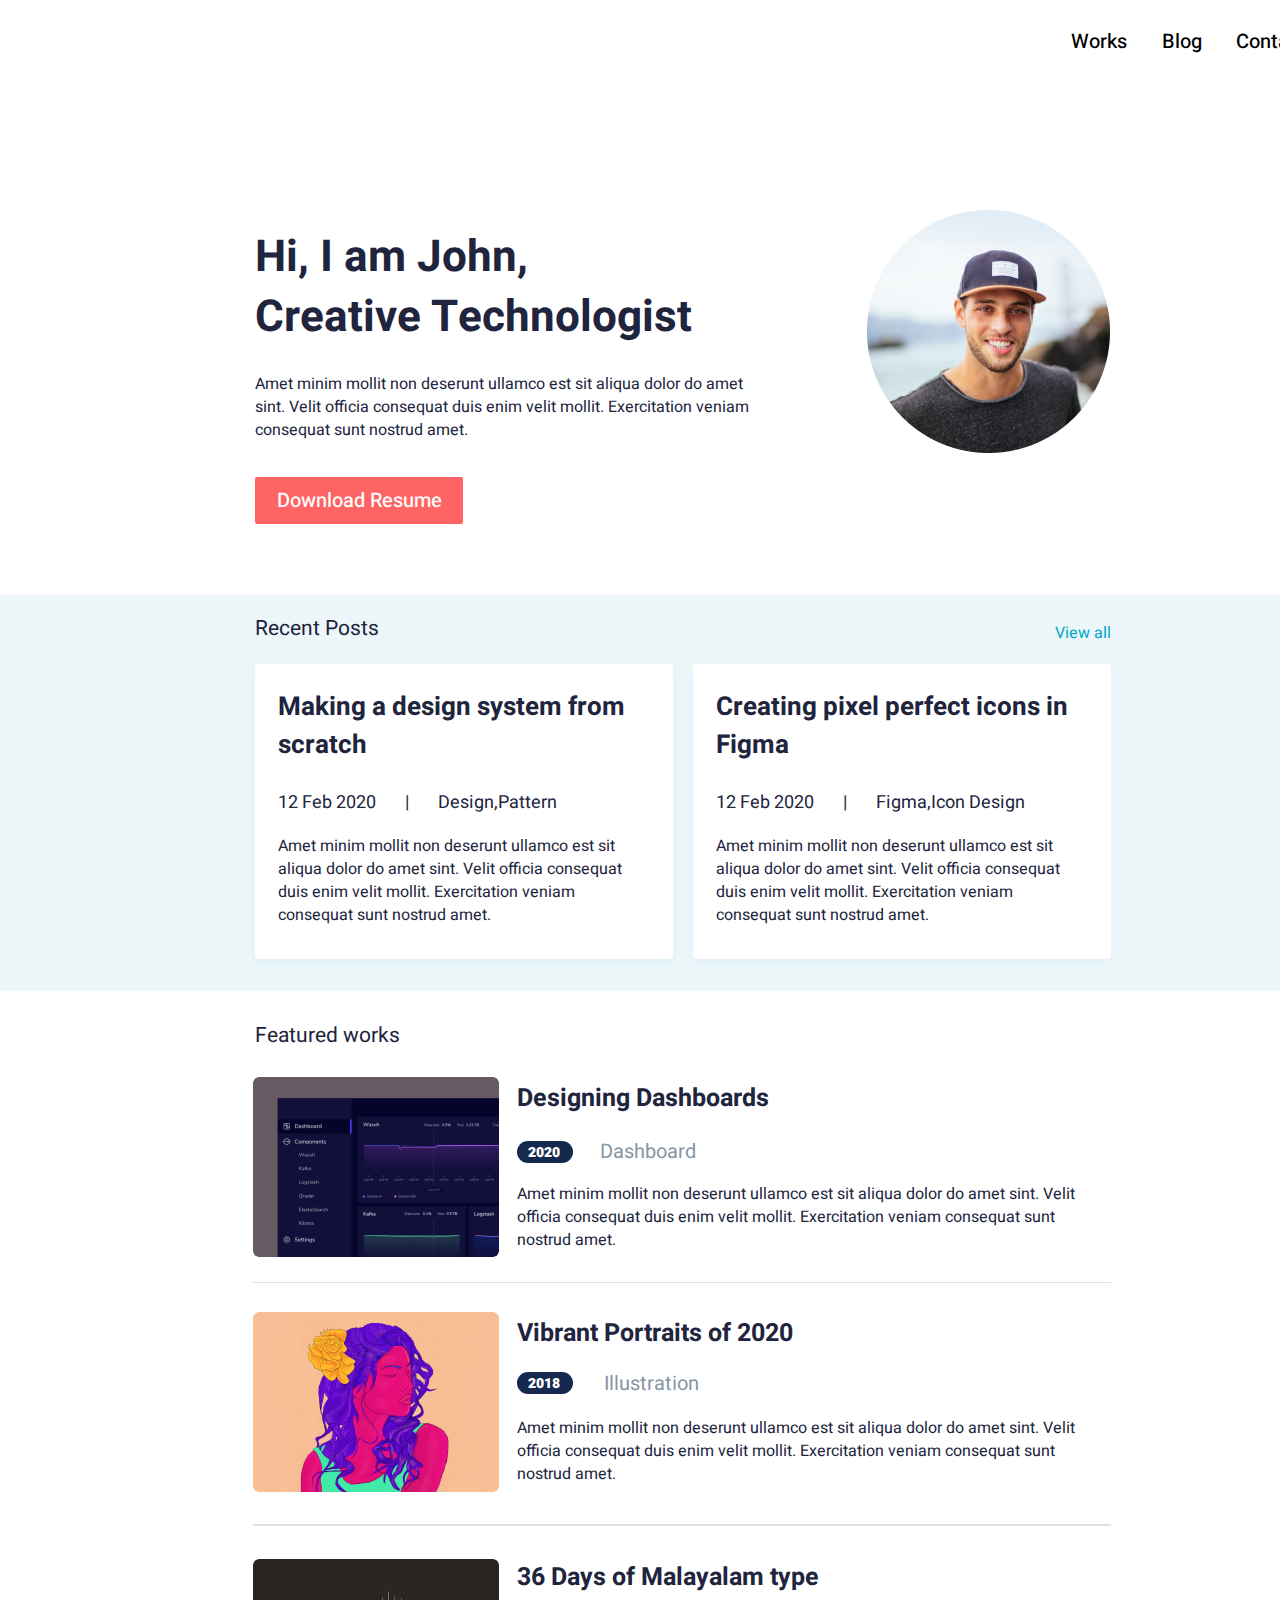
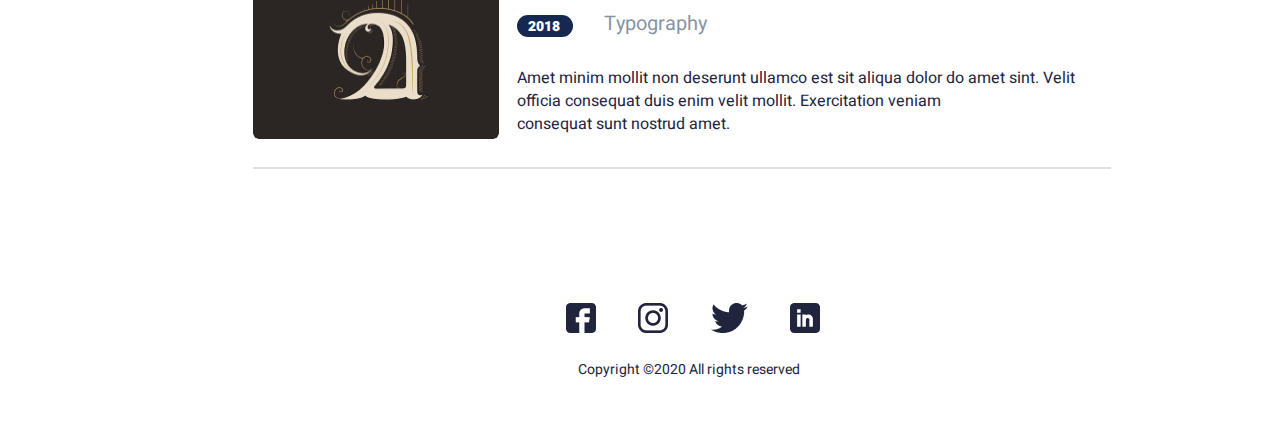
==== index.html @ 85ff473a "project commit" ====
<!DOCTYPE html>
<html lang="en">
<head>
    <meta charset="UTF-8">
    <meta name="viewport" content="width=device-width, initial-scale=1.0">
    <title>Document</title>
    <link rel="stylesheet" href="styleindex.css">
    <link href="https://fonts.googleapis.com/css2?family=Heebo:wght@400;503&display=swap" rel="stylesheet">
</head>
<body>
    <header>
        <nav class="menu">
            
            <a id="works">Works</a>
            <a id="blog">Blog</a>
            <a id="contact">Contact</a>
            
        </nav>

        <img src="/imgs/menu.png"  id="menu-icon">

    </header>

   
        <div class="image"><img src="/imgs/Ellipse 1.png" ></div>
        <div class="john">Hi, I am John,<br>Creative Technologist</div>  
        <div class="main">Amet minim mollit non deserunt ullamco est sit aliqua dolor do amet sint.
             Velit officia consequat duis enim velit mollit. 
             Exercitation veniam <br>consequat sunt nostrud amet.</div>  
        <button class="btn"><span>Download Resume</span></button>

                    <!--part2-->


        <div class="blue-container">
            <div class="recent">Recent Posts</div>
            <div class="view">View all</div>

            <div class="flex-cards">
                <div class="card1">
                    <div class="card11">Making a design system from scratch</div>
                    <div class="card12">
                        <span>12 Feb 2020</span>
                        <span id="middle">|</span>
                        <span>Design,Pattern</span>

                    </div>
                    <div class="card13">Amet minim mollit non deserunt ullamco est sit<br> aliqua dolor do amet sint.
                        Velit officia consequat<br> duis enim velit mollit. 
                        Exercitation veniam <br>consequat sunt nostrud amet.</div>

                </div>
                <div class="card2">
                    <div class="card11">Creating pixel perfect icons in Figma</div>
                    <div class="card12">
                        <span>12 Feb 2020</span>
                        <span id="middle">|</span>
                        <span>Figma,Icon Design</span>
                        

                    </div>

                    <div class="card13">Amet minim mollit non deserunt ullamco est sit<br> aliqua dolor do amet sint.
                        Velit officia consequat<br> duis enim velit mollit. 
                        Exercitation veniam <br>consequat sunt nostrud amet.</div>
                </div>
            </div>

                    
        </div>

        <!--part 3-->
        <p class="f">Featured works</p>
        <div class="works">
            <div class="work-component">
                <img src="/imgs/Rectangle 30.png" alt="">
                <div class="maind">Designing Dashboards</div>
                <div class="year"><span>2020</span></div>
                <div class="hidden">Dashboard</div>
                <div class="paragraph"><p>Amet minim mollit non deserunt ullamco est sit aliqua dolor do amet sint.
                    Velit<br> officia consequat duis enim velit mollit. 
                    Exercitation veniam consequat sunt<br> nostrud amet.</p></div>
                
            </div>
            <div class="border2">
            </div>

            <div class="work-component2">
                <img src="/imgs/Rectangle 32.png" alt="">
                <div class="maind2">Vibrant Portraits of 2020</div>
                <div class="year2"><span>2018</span></div>
                <div class="hidden2">Illustration</div>
                <div class="paragraph2"><p>Amet minim mollit non deserunt ullamco est sit aliqua dolor do amet sint.
                    Velit<br> officia consequat duis enim velit mollit. 
                    Exercitation veniam consequat sunt<br> nostrud amet.</p></div>
                
            </div>

            <div class="border">
            </div>

            <div class="work-component3">
                <img src="/imgs/Rectangle 34.png" alt="">
                <div class="maind3">36 Days of Malayalam type</div>
                <div class="year3"><span>2018</span></div>
                <div class="hidden3">Typography</div>
                <div class="paragraph3"><p>Amet minim mollit non deserunt ullamco est sit aliqua dolor do amet sint.
                    Velit<br> officia consequat duis enim velit mollit. 
                    Exercitation veniam <br>consequat sunt nostrud amet.</p></div>
                
            </div>

            <div class="border3">
            </div>

        </div>

        <!--part 4-->
        <section class="social">
                <div class="flex-social">
                    <img src="/imgs/fb.png" alt="">
                   <img src="/imgs/insta.png" alt="">
                   <img src="/imgs/Vector.png" alt="">
                   <img src="/imgs/Linkedin.png" alt="">


                </div>

                <p>Copyright ©2020 All rights reserved </p>
        </section>

</body>
</html>
---- styleindex.css ----
*{
    padding: 0;
    margin: 0;
    text-decoration: none;
    list-style: none;
    box-sizing: border-box;
}



.menu{
   width: 100%;
   
}

#menu-icon{
   display: none;
}

body{
    height: 1261px;
}
/*.menu ul  {
   float: right;
   margin-right: 60px;
   margin-top: 27px;
}

.menu ul li  {
    display: inline-block;
 }*/

 #works{
    font-family: 'Heebo', sans-serif;;
    font-size: 20px;
    font-style: normal;
    font-weight: 500;
    line-height: 29px;
    letter-spacing: 0px;
    text-align: right;
    position: absolute;
    width: 57px;
    height: 43px;
    left: 1070px;
    top: 27px;
    
 }

 #blog{
    position: absolute;
    width: 106px;
    height: 43px;
    left: 1096px;
    top: 27px;
    
    font-family: 'Heebo', sans-serif;;
    font-style: normal;
    font-weight: 500;
    
    font-size: 20px;
    line-height: 29px;
    text-align: right;
 }

 #contact{
    position: absolute;
    width: 71px;
    height: 43px;
    left: 1235px;
    top: 27px;
    
    font-family: 'Heebo', sans-serif;;
    font-style: normal;
    font-weight: 500;
    font-size: 20px;
    line-height: 29px;
    text-align: right;
 }

 /*.flex_container{
     position: absolute;
    display: flex;
    flex-direction: row-reverse;
    width: 855px;
    top: 210px;
    left: 255px;
   }*/

.image{
     position: absolute;
    width: 243px;
    height: 243px;
    left: 867px;
    top: 210px;
 }


 .john{
    position: absolute;
    width: 506px;
    height: 105px;
    left: 255px;
    top: 228px;
    color: rgb(33,36,61,1);
    font-family: 'Heebo', sans-serif;;
    font-style: normal;
    font-weight: bold;
    font-size: 44px;
    line-height: 60px;
 }

 .main{
    position: absolute;
    width: 497px;
    height: 66px;
    left: 255px;
    top: 373px;
    
    font-family: 'Heebo', sans-serif;;
    font-style: normal;
    font-weight: normal;
    font-size: 16px;
    line-height: 23px;
    color: #21243D;
    
 }

 .btn{
    position: absolute;
    width: 208px;
    height: 47px;
    left: 255px;
    top: 477px;
    
    /* Primary */
    
    background: #FF6464;
    color: #FFFFFF;

    border: none;
    border-radius: 2px;
    font-family: 'Heebo', sans-serif;;
    font-style: normal;
    font-weight: 500;
    font-size: 20px;
 }
 
 .blue-container{
   position: absolute;
   width: 100%;
   height: 396px;
   left: 0px;
   top: 595px;
   
   background: #EDF7FA;
   z-index: -1;
 }

 .recent{
   
   position: absolute;
   width: 129px;
   height: 60px;
   left: 255px;
   top: 7px;
   
   font-family: 'Heebo', sans-serif;;
   font-style: normal;
   font-weight: normal;
   font-size: 21px;
   padding-top: 11px;
 /* Dark Color */
   
   color: #21243D;
 }

 /*line-height: 60px;
   
   
   display: flex;
   align-items: flex-end;*/
   
   .view{
         position: absolute;
         width: 208px;
         height: 20px;
         left: 903px;
         top: 27px;

         font-family: 'Heebo', sans-serif;;
         font-style: normal;
         font-weight: normal;
         font-size: 16px;
         line-height: 23px;
         text-align: right;

         /* Secondry */

         color: #00A8CC;
   }


   .flex-cards{
      display: flex;
      position: absolute;
      top: 69px;
      left: 255px;
      width: 856px;
      height: 295px;
      z-index: 50;
   }

   .card1{
      position: relative;
      margin-right: 0;
      width: 418px;
      height: 295px;
      background: #FFFFFF;
      box-shadow: 0px 4px 10px rgba(187, 225, 250, 0.25);
      border-radius: 4px;
   }

   .card2{
      position: relative;
      width: 418px;
      height: 295px;
      left: 20px;      
      box-shadow: 0px 4px 10px rgba(187, 225, 250, 0.25);
      background: #FFFFFF;
      border-radius: 4px;
   }

   .card11{
      position: relative;
      width: 374px;
      height: 85px;
      left: 23px;
      top: 24px;

      font-family: 'Heebo', sans-serif;;
      font-style: normal;
      font-weight: bold;
      font-size: 26px;
      line-height: 38px;

      /* Dark Color */

      color: #21243D;
   }

   .card12{
      position:absolute;
      width: 374px;
      height: 34px;
      left: 23px;
      top: 126px;

      font-family: 'Heebo', sans-serif;;
      font-style: normal;
      font-weight: normal;
      font-size: 18px;
      line-height: 26px;

      /* Dark Color */

      color: #21243D;
   }

   #middle{
      margin-right: 25px;
      margin-left: 25px;

   }

   .card13{
      position: absolute;
      width: 368px;
      height: 117px;
      left: 23px;
      top: 171px;

      font-family: 'Heebo', sans-serif;;
      font-style: normal;
      font-weight: normal;
      font-size: 16px;
      line-height: 23px;

      /* Dark Color */

      color: #21243D;
   }

   .f{
      position: absolute;
      width: 152px;
      height: 60px;
      left: 255px;
      top: 1006px;

      font-family: 'Heebo', sans-serif;;
      font-style: normal;
      font-weight: normal;
      font-size: 21px;
      line-height: 60px;
      /* identical to box height, or 273% */


      /* Dark Color */

      color: #21243D;
   }

   .works{
      position: relative;
      width: 858px;
     /* background-color: rgb(151, 156, 146);*/
      height:400px;
      top: 1077px;
      left: 253px;

   }

   .work-component{
      height: 206px;
      width: 858px;
      border-bottom:  1px solid #E0E0E0;
      
   }

   .work-component img{
      position: absolute;
      width: 246px;
      height: 180px;
      border-radius: 6px;
   }

   .maind{
      position: absolute;
      width: 305px;
      height: 44px;
      left: 264px;
      top: 0px;

      font-family: 'Heebo', sans-serif;;
      font-style: normal;
      font-weight: bold;
      font-size: 25px;
      line-height: 44px;


      

      color: #21243D;
   }

   .year{
      position: relative;
      width: 56px;
      height: 22px;
      left: 264px;
      top: 64px;

      background: #142850;
      border-radius: 16px;
   }

   .year span {
      position: absolute;
      width: 42px;
      height: 60px;
      top: -18px;
      left: 11px;

      font-family: 'Heebo', sans-serif;;
      font-style: normal;
      font-weight: 900;
      font-size: 14px;
      line-height: 60px;
      /* identical to box height, or 333% */


      color: #FFFFFF;

   }

   .hidden{
      position: absolute;
      width: 374px;
      height: 34px;
      left: 347px;
      top: 60px;

      font-family: 'Heebo', sans-serif;;
      font-style: normal;
      font-weight: normal;
      font-size: 20px;
      line-height: 29px;

      /* Light */

      color: #8695A4;
   }

   .paragraph{
      position: absolute;
      width: 594px;
      height: 93px;
      left: 264px;
      top: 106px;

      font-family: 'Heebo', sans-serif;;
      font-style: normal;
      font-weight: normal;
      font-size: 16px;
      line-height: 23px;

      /* Dark Color */

      color: #21243D;
   }
  

   /*work component number 2*/

   .maind2{
      position: absolute;
      width: 305px;
      height: 44px;
      left: 264px;
      top: 235px;

      font-family: 'Heebo', sans-serif;;
      font-style: normal;
      font-weight: bold;
      font-size: 25px;
      line-height: 44px;


      

      color: #21243D;
   }

   .year2{
      position: relative;
      width: 56px;
      height: 22px;
      left: 264px;
      top: -95px;

      background: #142850;
      border-radius: 16px;
   }

   .year2 span {
      position: relative;
      width: 42px;
      height: 60px;
      top: -18px;
      left: 11px;

      font-family: 'Heebo', sans-serif;;
      font-style: normal;
      font-weight: 900;
      font-size: 14px;
      line-height: 60px;
      /* identical to box height, or 333% */


      color: #FFFFFF;

   }

   .hidden2{
      position: absolute;
      width: 374px;
      height: 34px;
      left: 351px;
      top: 292px;

      font-family: 'Heebo', sans-serif;;
      font-style: normal;
      font-weight: normal;
      font-size: 20px;
      line-height: 29px;

      /* Light */

      color: #8695A4;
   }

   .paragraph2{
      position: absolute;
      width: 594px;
      height: 93px;
      left: 264px;
      top: 340px;
      font-family: 'Heebo', sans-serif;;
      font-style: normal;
      font-weight: normal;
      font-size: 16px;
      line-height: 23px;

      /* Dark Color */

      color: #21243D;
   }
  
   .work-component2 img{
      position: relative;
      top: 29px;
      width: 246px;
      height: 180px;
      border-radius: 6px;
   }

   .work-component2{
      height: 206px;
      width: 858px;
      /*border-bottom:  1px solid #E0E0E0;*/
   }

   .border{
      position: relative;
      top: 35px;
      width: 858px;
      border: 1px solid #E0E0E0;
   }

   /*work component number 3*/

   .maind3{
      position: absolute;
      width: 305px;
      height: 44px;
      left: 264px;
      top: 479px;

      font-family: 'Heebo', sans-serif;;
      font-style: normal;
      font-weight: bold;
      font-size: 25px;
      line-height: 44px;


      

      color: #21243D;
   }

   .year3{
      position: relative;
      width: 56px;
      height: 22px;
      left: 264px;
      top: -60px;

      background: #142850;
      border-radius: 16px;
   }

   .year3 span {
      position: relative;
      width: 42px;
      height: 60px;
      top: -18px;
      left: 11px;

      font-family: 'Heebo', sans-serif;;
      font-style: normal;
      font-weight: 900;
      font-size: 14px;
      line-height: 60px;
      /* identical to box height, or 333% */


      color: #FFFFFF;

   }

   .hidden3{
      position: absolute;
      width: 374px;
      height: 34px;
      left: 351px;
      top: 532px;

      font-family: 'Heebo', sans-serif;;
      font-style: normal;
      font-weight: normal;
      font-size: 20px;
      line-height: 29px;

      /* Light */

      color: #8695A4;
   }

   .paragraph3{
      position: absolute;
      width: 594px;
      height: 93px;
      left: 264px;
      top: 590px;
      font-family: 'Heebo', sans-serif;;
      font-style: normal;
      font-weight: normal;
      font-size: 16px;
      line-height: 23px;

      /* Dark Color */

      color: #21243D;
   }
  
   .work-component3 img{
      position: relative;
      top: 68px;
      width: 246px;
      height: 180px;
      border-radius: 6px;
   }

   .work-component3{
      height: 206px;
      width: 858px;
      /*border-bottom:  1px solid #E0E0E0;*/
   }

   .border3{
      position: relative;
      top: 70px;
      width: 858px;
      border: 1px solid #E0E0E0;
   }

   /*social part*/
   .social{
      position: relative;
      height: 182px;
     /* width: 1152px;*/
     width: 800px;
      background: #FFFFFF;
      left: 0px;
      top: 1452px;
      border-radius: 0px;

   }

   .flex-social{
      position: relative;
      left: 566px;
      top: 51px;
      display: flex;
      gap: 42.27px;

}

.social p {
position: absolute;
height: 21px;
left: 578px;
top: 107px;

font-family: 'Heebo', sans-serif;;
font-style: normal;
font-weight: normal;
font-size: 14px;
line-height: 21px;
/* identical to box height */

text-align: center;

/* Dark */

color: #21243D;
}

/*media query*/

@media only screen and (max-width: 375px) {

   body{
      height: 2470px;
   }
   #menu-icon{
      position: relative;
      display:initial;
      width: 40px;
      height: 40px;
      left: 320px;
      top: 15px;
   }

   .menu{
      display: none;

   }

   .image{
     width: 170px;
     height:170px;
     left: 70px;
     top: 110px;
  }
  .john{
   width: 312px;
   height: 120px;
   left: 75px;
   top: 400px;
   font-size: 40px;
   line-height: 50px;
}

.main{
   width: 328px;
   height: 96px;
   left: 20px;
   top: 580px;
 
   
}

.btn{
 
   left: 87px;
   top: 740px;
 
}

.blue-container{
   position: absolute;
   width: 375px;
   height: 740px;
   left: 0px;
   top: 860px;
 
 }

 .view{
    display: none;
 }

 .recent{
   
  
   left:130px;
  
 }

 .flex-cards{
   display: flex;
   position: absolute;
   flex-wrap: wrap;
   top: 69px;
   gap: 23px;
   left: 20px;
   width:354px;
   height: 400px;
   z-index: 50;
}

.card1{
   position: relative;
   margin-right: 0;
   width: 354px;
   height: 300px;
   background: #FFFFFF;
   box-shadow: 0px 4px 10px rgba(187, 225, 250, 0.25);
   border-radius: 4px;
   left: -10px;
}

.card11{
   position: relative;
   width: 327px;
   height: 60px;
   left: 23px;
   top: 24px;
   font-size: 22px;
   line-height: 30px;

}

.card12{
   position:absolute;
   width: 374px;
   height: 34px;
   left: 23px;
   top: 100px;

   font-family: 'Heebo', sans-serif;;
   font-style: normal;
   font-weight: normal;
   font-size: 16px;
   line-height: 26px;

   /* Dark Color */

   color: #21243D;
}



.card13{
   position: absolute;
   width: 314px;
   height: 117px;
   left: 23px;
   top: 150px;

   font-family: 'Heebo', sans-serif;;
   font-style: normal;
   font-weight: normal;
   font-size: 16px;
   line-height: 23px;

   /* Dark Color */

   color: #21243D;
}


/*card2*/
.card2{
   position: relative;
   margin-right: 0;
   width: 354px;
   height: 300px;
   background: #FFFFFF;
   box-shadow: 0px 4px 10px rgba(187, 225, 250, 0.25);
   border-radius: 4px;
   left: -10px;
}

.social{
  
   top: 1920px;
  width: 339px;

}

.flex-social{
   
   left: 65px;

}

.social p {
   
   left: 80px;
  
   }

   .work-component2{
      display: none;
   }

   .work-component3{
      display: none;
   }

   .border3{
      display: none;
   }
   .border{
      display: none;
   }

   .f{
      position: absolute;
      width: 124px;
      height: 60px;
      left: 125px;
      top: 1610px;

      font-size: 18px;
     
   }

   /*comp1*/
   .works{
      width: 344px;
      height:306px;
      top: 170px;
      left: 0px;
  
   }

   
  
  

   .work-component{
      position: relative;
      height: 306px;
      width: 344px;
      top: 1460px;
      border-bottom: none;
      
      
   }

   .border2{
      
         position: relative;
         top: 1640px;
         width: 339px;
         left: 20px;
         border: 1px solid #E0E0E0;
      
   }
   
  
   
  
   .work-component img{
     left: 18px;
      width: 339px;
      height: 230px;
     
   }
   
  
   .maind{
      width: 300px;
      height: 30px;
      left: 18px;
      top: 246px;
      font-size: 24px;
   }
  
   .year{
      width: 56px;
      height: 22px;
      left: 15px;
      top: 300px;
  
   }
  
   
  
   .hidden{
     
      left: 100px;
      top:297px;
  
    
   }
  
   .paragraph{
      
      width: 344px;
      height: 96px;
      left: 18px;
      top: 350px;
  
   }
}
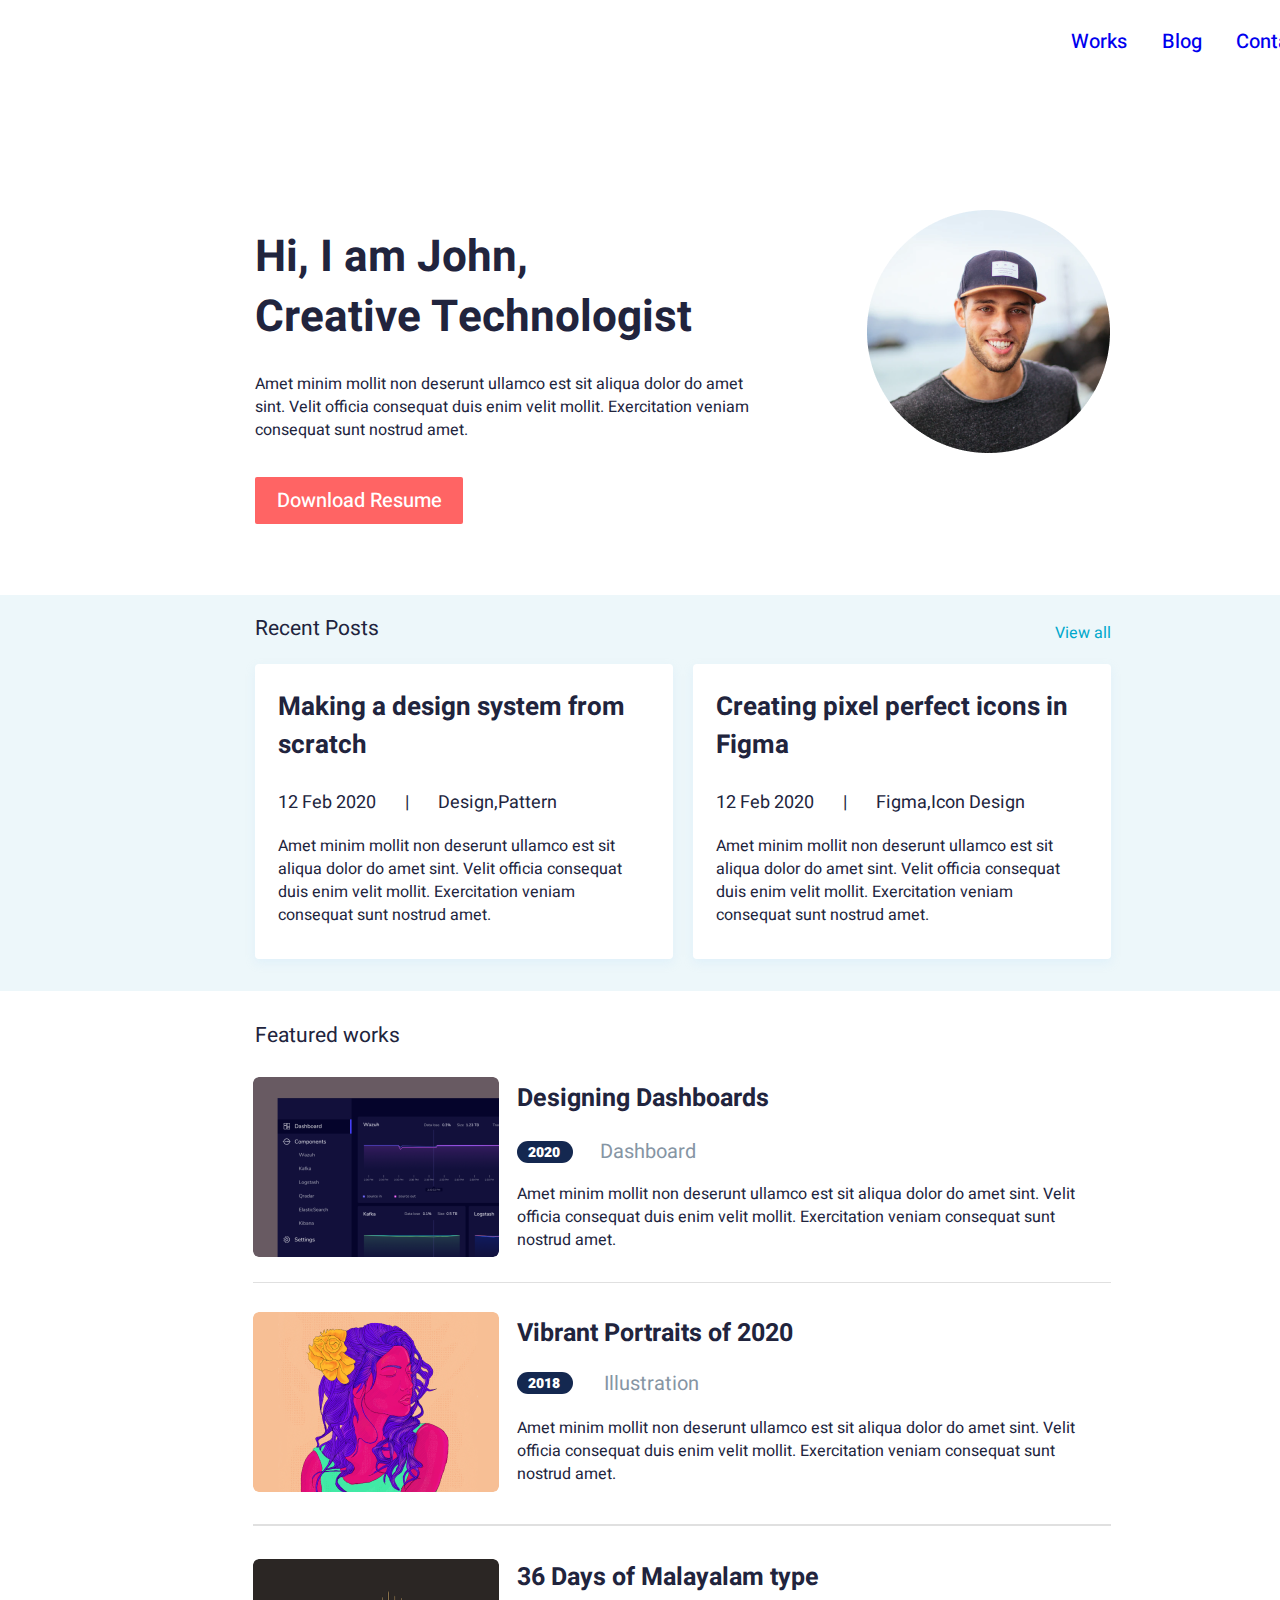
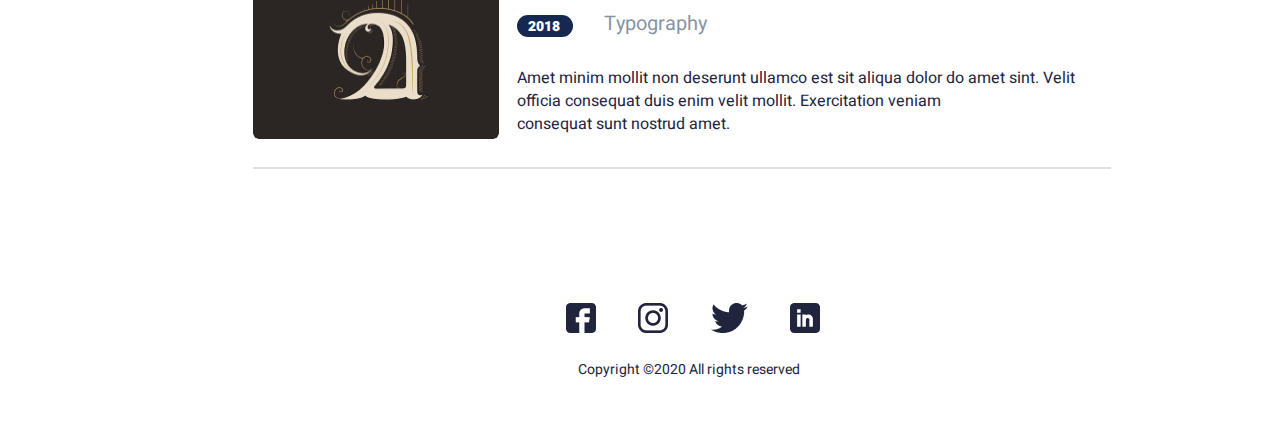
==== commit 2ecc9d0a: "second commit" ====
--- a/index.html
+++ b/index.html
@@ -11,9 +11,9 @@
     <header>
         <nav class="menu">
             
-            <a id="works">Works</a>
-            <a id="blog">Blog</a>
-            <a id="contact">Contact</a>
+            <a id="works" href="index3.html">Works</a>
+            <a id="blog" href="index2.html">Blog</a>
+            <a id="contact" href="index.html">Contact</a>
             
         </nav>
 
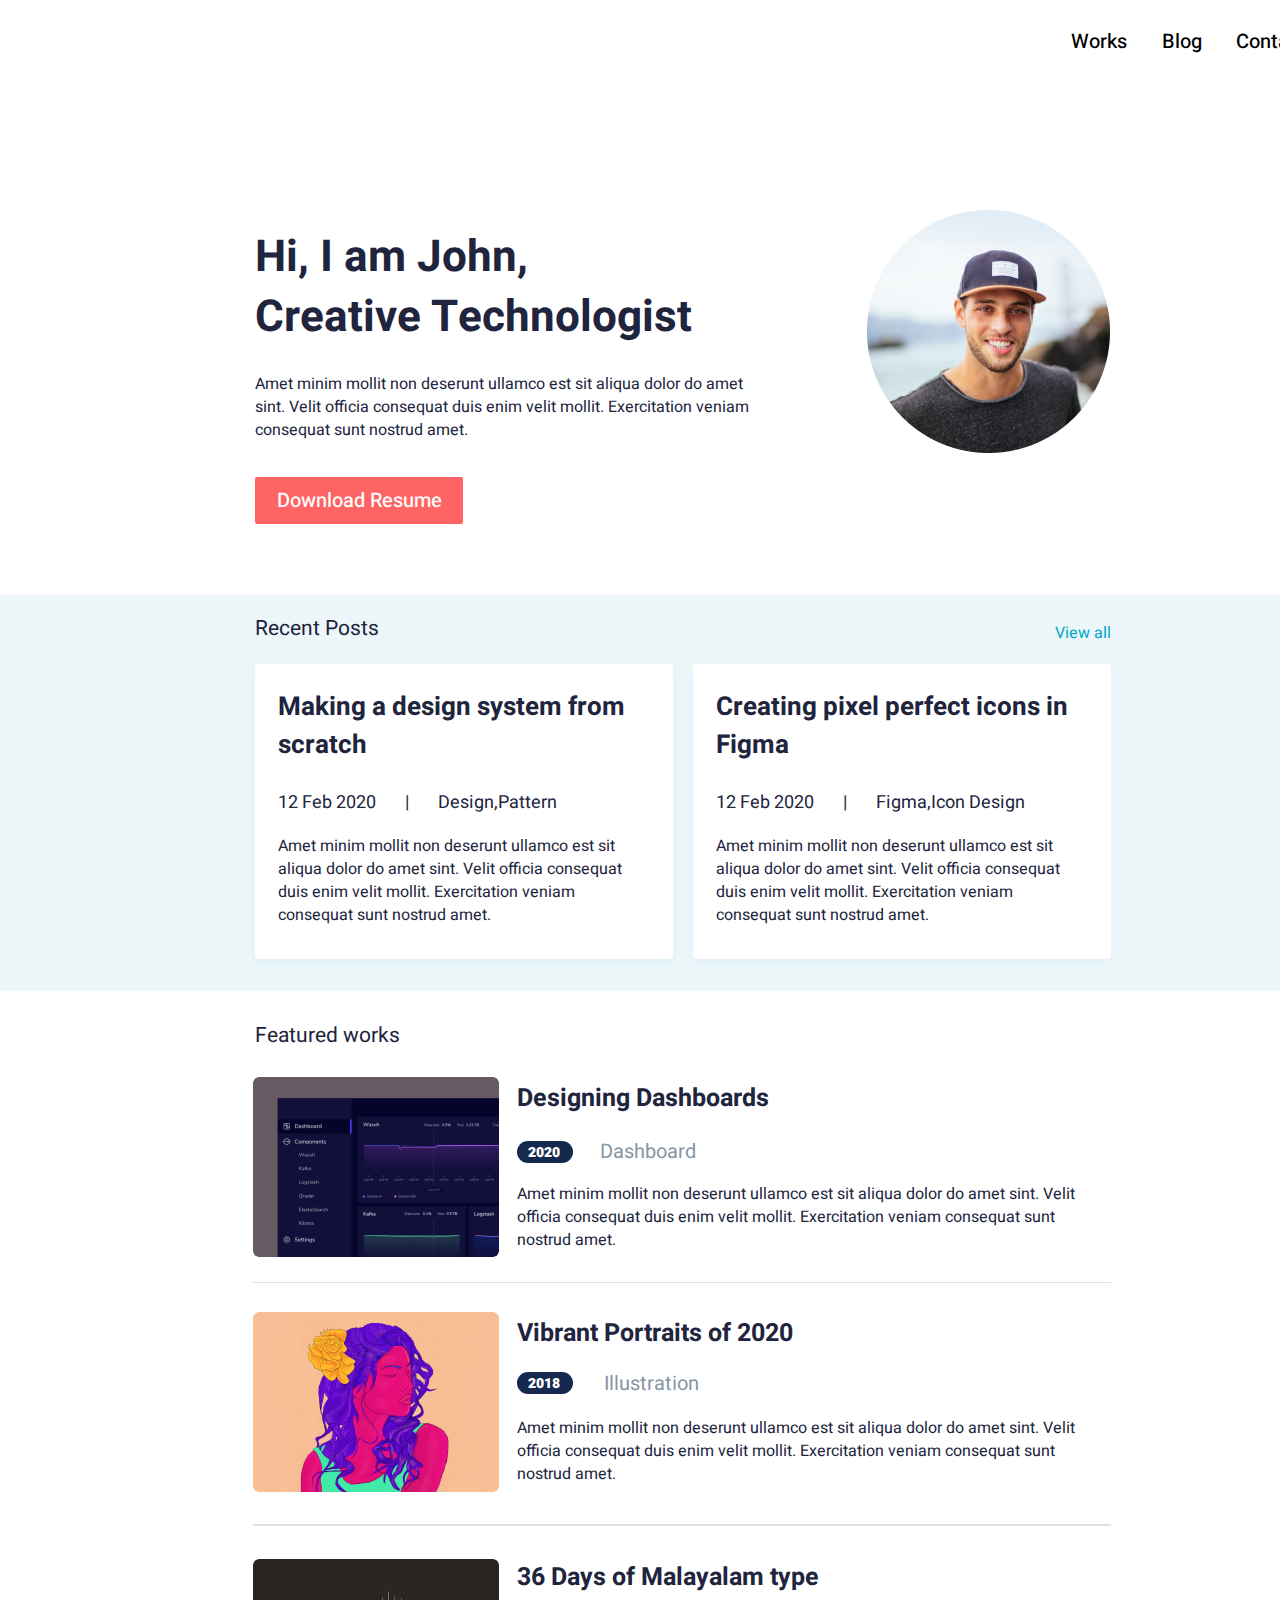
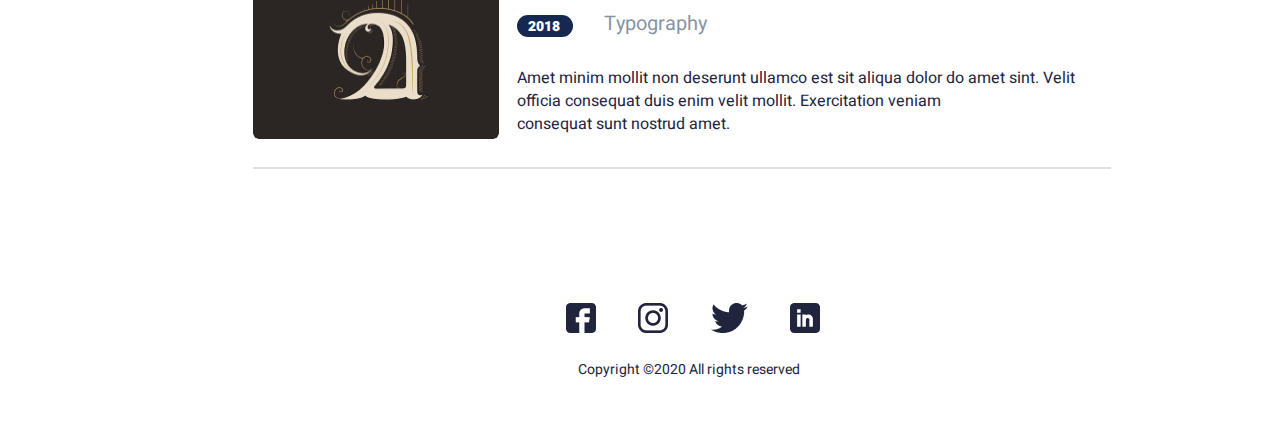
==== commit 4f15667d: "./commit forth" ====
--- a/index.html
+++ b/index.html
@@ -22,7 +22,7 @@
     </header>
 
    
-        <div class="image"><img src="/imgs/Ellipse 1.png" ></div>
+        <div class="image"><img src="./imgs/Ellipse 1.png" ></div>
         <div class="john">Hi, I am John,<br>Creative Technologist</div>  
         <div class="main">Amet minim mollit non deserunt ullamco est sit aliqua dolor do amet sint.
              Velit officia consequat duis enim velit mollit. 
--- a/styleindex.css
+++ b/styleindex.css
@@ -42,6 +42,7 @@
     width: 57px;
     height: 43px;
     left: 1070px;
+    color: black;
     top: 27px;
     
  }
@@ -52,7 +53,8 @@
     height: 43px;
     left: 1096px;
     top: 27px;
-    
+    color: black;
+
     font-family: 'Heebo', sans-serif;;
     font-style: normal;
     font-weight: 500;
@@ -75,6 +77,8 @@
     font-size: 20px;
     line-height: 29px;
     text-align: right;
+    color: black;
+
  }
 
  /*.flex_container{
